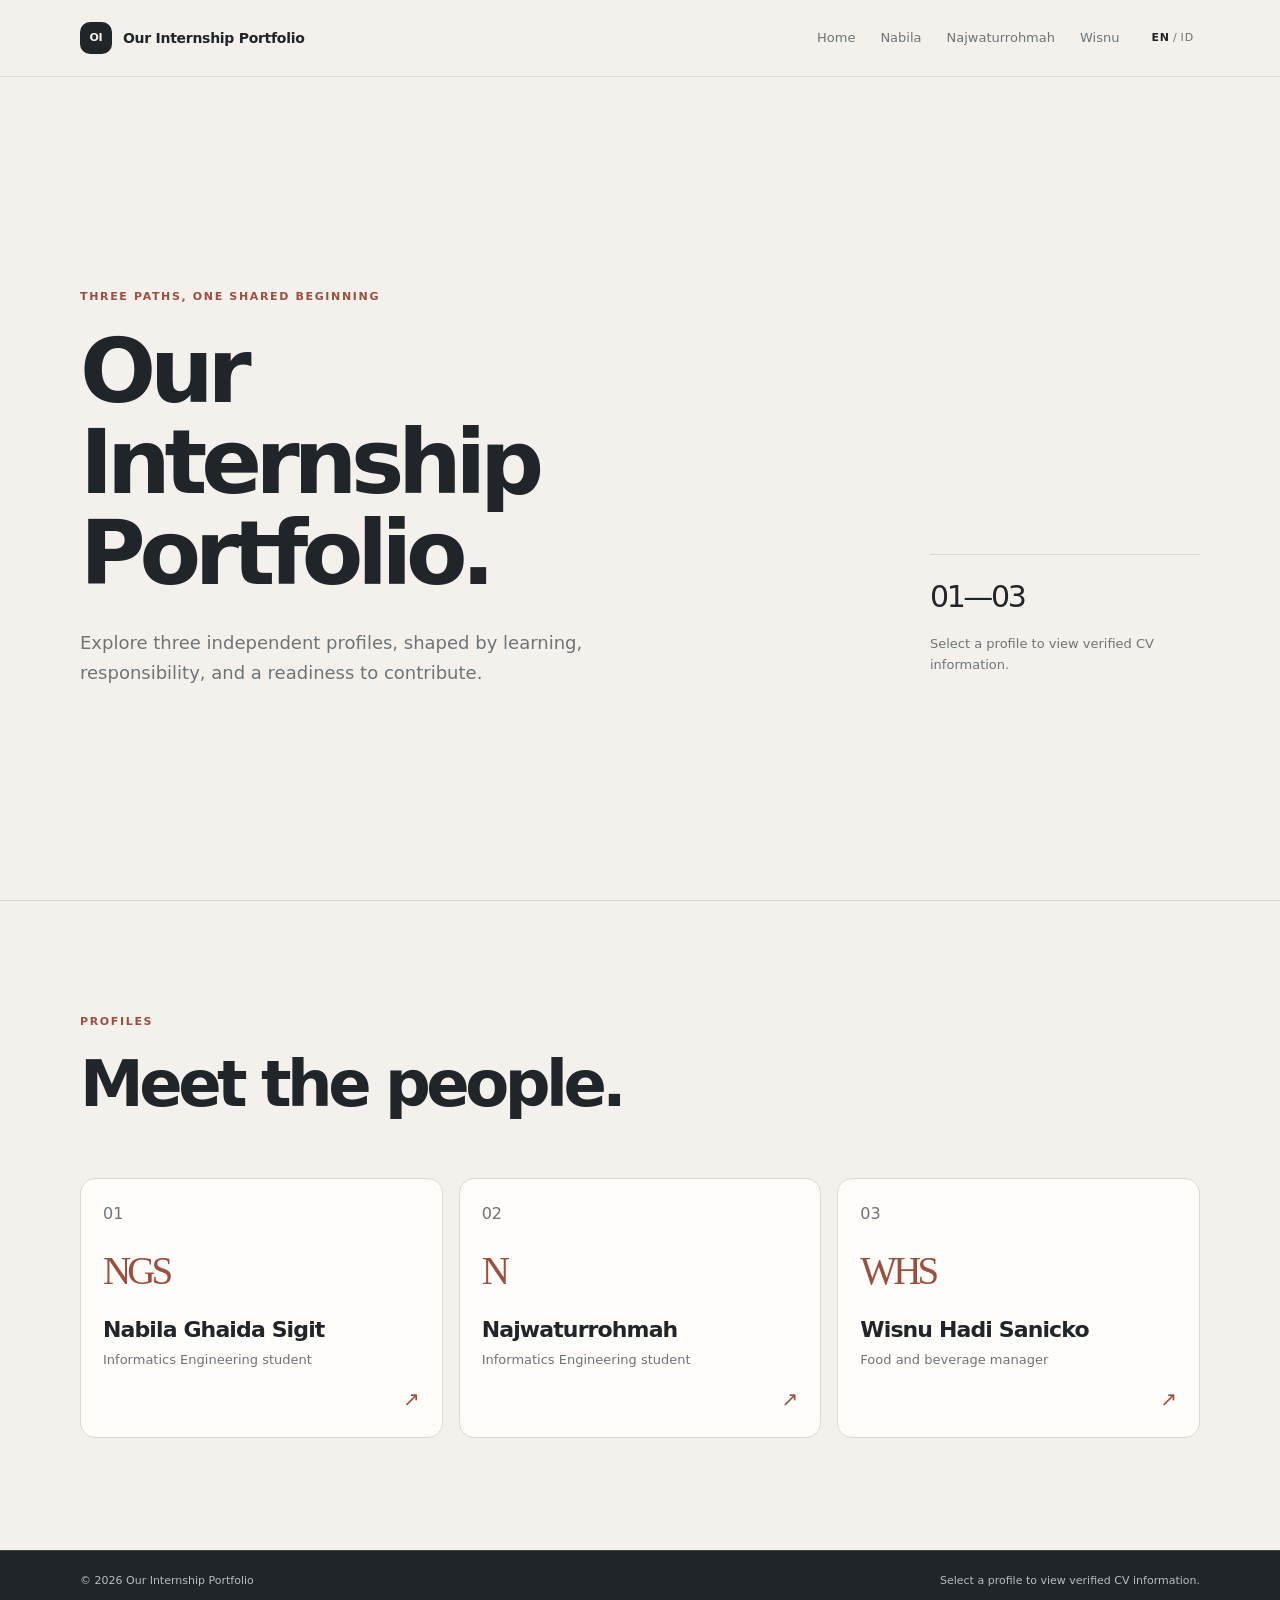
==== index.html @ 548d0d86 "Publish Nabila portfolio website Co-authored-by: Copilot App <223556219+Copilot@users.noreply.github" ====
<!doctype html>
<html lang="en">
<head>
  <meta charset="utf-8"><meta name="viewport" content="width=device-width, initial-scale=1">
  <meta name="description" content="Our Internship Portfolio — verified profiles for Nabila Ghaida Sigit, Najwaturrohmah, and Wisnu Hadi Sanicko.">
  <meta name="theme-color" content="#f4f1ec"><meta property="og:title" content="Our Internship Portfolio">
  <meta property="og:description" content="Three independent internship portfolio profiles."><meta property="og:type" content="website">
  <title>Our Internship Portfolio</title><link rel="stylesheet" href="styles.css"><script defer src="script.js"></script>
</head>
<body data-page="home">
  <a class="skip-link" href="#main">Skip to content</a>
  <header class="site-header"><div class="container header-inner">
    <a class="brand" href="index.html"><span class="brand-mark">OI</span><span>Our Internship Portfolio</span></a>
    <nav class="desktop-nav" aria-label="Primary navigation"><a href="index.html" data-i18n="nav.home">Home</a><a href="nabila.html">Nabila</a><a href="najwaturrohmah.html">Najwaturrohmah</a><a href="wisnu.html">Wisnu</a></nav>
    <div class="header-actions"><button class="language-toggle" id="language-toggle" type="button" aria-label="Switch language to Indonesian"><b>EN</b><span>/</span><span>ID</span></button><button class="menu-toggle" id="menu-toggle" type="button" aria-expanded="false" aria-controls="mobile-menu" aria-label="Open menu"><span></span><span></span></button></div>
  </div><nav class="mobile-menu" id="mobile-menu" aria-label="Mobile navigation"><a href="index.html" data-i18n="nav.home">Home</a><a href="nabila.html">Nabila</a><a href="najwaturrohmah.html">Najwaturrohmah</a><a href="wisnu.html">Wisnu</a></nav></header>
  <main id="main"><section class="landing-hero section"><div class="container landing-grid"><div><p class="eyebrow" data-i18n="home.eyebrow">Three paths, one shared beginning</p><h1 data-i18n="home.title">Our Internship<br><em>Portfolio.</em></h1><p class="lead" data-i18n="home.intro">Explore three independent profiles, shaped by learning, responsibility, and a readiness to contribute.</p></div><div class="landing-index"><span>01—03</span><p data-i18n="home.note">Select a profile to view verified CV information.</p></div></div></section>
  <section class="section section-border"><div class="container"><div class="section-heading"><p class="eyebrow" data-i18n="home.profiles">Profiles</p><h2 data-i18n="home.choose">Meet the<br>people.</h2></div><div class="profile-grid">
    <a class="profile-card" href="nabila.html"><span class="profile-number">01</span><div><span class="initials">NGS</span><h3>Nabila Ghaida Sigit</h3><p data-i18n="home.nabila">Informatics Engineering student</p></div><span class="arrow">↗</span></a>
    <a class="profile-card" href="najwaturrohmah.html"><span class="profile-number">02</span><div><span class="initials">N</span><h3>Najwaturrohmah</h3><p data-i18n="home.najwa">Informatics Engineering student</p></div><span class="arrow">↗</span></a>
    <a class="profile-card" href="wisnu.html"><span class="profile-number">03</span><div><span class="initials">WHS</span><h3>Wisnu Hadi Sanicko</h3><p data-i18n="home.wisnu">Food and beverage manager</p></div><span class="arrow">↗</span></a>
  </div></div></section></main>
  <footer class="site-footer"><div class="container footer-inner"><span>© <span id="year"></span> Our Internship Portfolio</span><span data-i18n="footer.note">Verified CV information only.</span></div></footer>
</body></html>
---- styles.css ----
:root{--bg:#f4f1ec;--surface:#fffdf9;--text:#20252a;--muted:#6d7478;--line:#d9d8d3;--accent:#9c4f3e;--accent-dark:#743426;--soft:#e8ece8;--shadow:0 18px 50px rgba(38,43,40,.1);--radius:18px}
*{box-sizing:border-box}html{scroll-behavior:smooth}body{margin:0;background:var(--bg);color:var(--text);font-family:Inter,ui-sans-serif,system-ui,-apple-system,"Segoe UI",sans-serif;line-height:1.6}a{color:inherit;text-decoration:none}button{font:inherit;color:inherit}.container{width:min(1120px,calc(100% - 48px));margin:auto}.skip-link{position:fixed;left:16px;top:-60px;background:var(--text);color:var(--bg);padding:10px 16px;z-index:99;border-radius:0 0 8px 8px}.skip-link:focus{top:0}.site-header{position:sticky;top:0;z-index:10;background:rgba(244,241,236,.92);backdrop-filter:blur(16px);border-bottom:1px solid rgba(217,216,211,.8)}.header-inner{height:76px;display:flex;align-items:center;gap:26px}.brand{display:flex;align-items:center;gap:11px;font-size:14px;font-weight:700;letter-spacing:-.02em}.brand-mark{display:grid;place-items:center;width:32px;height:32px;background:var(--text);color:var(--bg);border-radius:10px;font-size:11px}.desktop-nav{display:flex;gap:25px;margin-left:auto;font-size:13px;color:var(--muted)}.desktop-nav a:hover,.desktop-nav a.active{color:var(--accent)}.desktop-nav a.active{border-bottom:1px solid var(--accent);padding-bottom:3px}.header-actions{display:flex;align-items:center;gap:16px}.language-toggle,.menu-toggle{border:0;background:none;cursor:pointer}.language-toggle{font-size:11px;letter-spacing:.08em;color:var(--muted)}.language-toggle b{color:var(--text)}.language-toggle span{margin-left:3px}.menu-toggle{display:none;width:30px}.menu-toggle span{display:block;width:22px;height:1px;background:var(--text);margin:5px 0}.mobile-menu{display:none}
.section{padding:112px 0}.section-border{border-top:1px solid var(--line)}.landing-hero,.profile-hero{min-height:calc(100vh - 77px);display:flex;align-items:center;padding:100px 0}.landing-grid,.profile-hero-grid{display:grid;grid-template-columns:1.1fr .9fr;gap:100px;align-items:center}.eyebrow{font-size:11px;text-transform:uppercase;letter-spacing:.15em;color:var(--accent);font-weight:700;margin:0 0 20px}.landing-hero h1,.profile-hero h1{font-size:clamp(52px,7vw,92px);line-height:1.02;letter-spacing:-.07em;margin:0 0 28px}.landing-hero h1 em{font-family:Georgia,serif;font-weight:400;color:var(--accent)}.lead{max-width:570px;color:var(--muted);font-size:18px;line-height:1.7;margin:0}.landing-index{align-self:end;border-top:1px solid var(--line);padding-top:18px;max-width:270px;margin-left:auto;color:var(--muted);font-size:13px}.landing-index span{font-size:30px;color:var(--text);letter-spacing:-.08em}.profile-hero h1{font-size:clamp(48px,6vw,80px)}.profile-hero-grid{grid-template-columns:1.2fr .8fr}.profile-hero .lead{max-width:640px}.hero-actions{display:flex;flex-wrap:wrap;align-items:center;gap:14px;margin-top:34px}.button{padding:12px 17px;border-radius:9px;font-size:12px;font-weight:700;display:inline-flex;gap:13px;align-items:center;transition:transform .2s,background .2s}.button:hover{transform:translateY(-2px)}.button-primary{background:var(--accent);color:#fff}.button-primary:hover{background:var(--accent-dark)}.button-secondary{background:var(--surface);border:1px solid var(--line)}.portrait-card{aspect-ratio:1/1.08;max-width:380px;margin-left:auto;border-radius:var(--radius);background:linear-gradient(145deg,#d9e6e0,#ead2c6);display:grid;place-items:center;position:relative;overflow:hidden;box-shadow:var(--shadow)}.portrait-card:before,.portrait-card:after{content:"";position:absolute;border:1px solid rgba(32,37,42,.15);border-radius:50%;width:270px;height:270px}.portrait-card:before{transform:translate(-40px,-45px)}.portrait-card:after{transform:translate(90px,100px)}.portrait-initials{font-family:Georgia,serif;font-size:76px;letter-spacing:-.1em;color:#fff;text-shadow:0 3px 20px rgba(32,37,42,.12);z-index:1}.portrait-caption{position:absolute;bottom:18px;left:20px;right:20px;font-size:11px;color:#33423e;z-index:2}.section-heading h2{font-size:clamp(38px,5vw,64px);line-height:1.06;letter-spacing:-.07em;margin:0;max-width:560px}.two-column{display:grid;grid-template-columns:1fr 1.3fr;gap:100px}.section-content{max-width:650px;padding-top:40px}.section-content .large-copy{font-size:22px;line-height:1.5;color:var(--text);letter-spacing:-.02em}.timeline{max-width:790px;margin:60px 0 0 auto}.timeline-item{display:grid;grid-template-columns:190px 1fr;gap:30px;border-top:1px solid var(--line);padding:25px 0}.timeline-date{font-size:12px;color:var(--muted);padding-top:4px}.timeline h3,.experience-card h3{font-size:19px;line-height:1.35;letter-spacing:-.03em;margin:0 0 6px}.timeline p,.experience-card p{color:var(--muted);font-size:14px;margin:0}.experience-grid,.profile-grid{display:grid;grid-template-columns:repeat(3,1fr);gap:16px;margin-top:60px}.experience-card{background:var(--surface);border:1px solid var(--line);border-radius:15px;padding:23px;min-height:245px;display:flex;flex-direction:column}.experience-meta{display:flex;justify-content:space-between;color:var(--accent);font-size:11px;font-weight:700;letter-spacing:.08em;margin-bottom:40px}.card-number,.profile-number{color:var(--muted);font-weight:500}.organization{font-size:12px!important;color:var(--text)!important;font-weight:600;margin-bottom:13px!important}.skills-content{padding-top:0}.skill-group{border-top:1px solid var(--line);padding:21px 0}.skill-group h3{margin:0 0 14px;font-size:12px;text-transform:uppercase;letter-spacing:.12em;color:var(--muted)}.skill-pills{display:flex;flex-wrap:wrap;gap:9px}.skill-pills span{background:var(--soft);padding:8px 12px;border-radius:7px;font-size:13px}.contact-section{background:var(--text);color:var(--bg);padding:135px 0 150px}.contact-section .eyebrow{color:#e3957f}.contact-section h2{font-size:clamp(45px,7vw,88px);line-height:1;letter-spacing:-.07em;margin:0 0 28px;max-width:760px}.contact-section p:not(.eyebrow){color:#b6bfc1;max-width:500px}.contact-links{display:flex;align-items:center;gap:26px;flex-wrap:wrap;margin-top:40px}.contact-email,.contact-phone{font-size:17px;border-bottom:1px solid var(--accent);padding-bottom:5px}.linkedin-link{font-size:13px;color:#b6bfc1}.site-footer{background:var(--text);color:#b6bfc1;border-top:1px solid #3b4547;padding:21px 0;font-size:11px}.footer-inner{display:flex;justify-content:space-between;gap:20px;align-items:center}.footer-inner a{color:var(--bg);font-size:18px}.profile-card{min-height:260px;background:var(--surface);border:1px solid var(--line);border-radius:15px;padding:22px;display:flex;flex-direction:column;justify-content:space-between;transition:transform .2s,box-shadow .2s}.profile-card:hover{transform:translateY(-5px);box-shadow:var(--shadow)}.profile-card h3{font-size:22px;line-height:1.2;letter-spacing:-.04em;margin:15px 0 6px}.profile-card p{color:var(--muted);font-size:13px;margin:0}.initials{font-family:Georgia,serif;color:var(--accent);font-size:39px;letter-spacing:-.1em}.arrow{align-self:flex-end;font-size:20px;color:var(--accent)}
:focus-visible{outline:2px solid var(--accent);outline-offset:4px}@media(max-width:800px){.container{width:min(100% - 36px,600px)}.desktop-nav{display:none}.menu-toggle{display:block}.mobile-menu{display:grid;grid-template-rows:0fr;overflow:hidden;transition:grid-template-rows .25s}.mobile-menu.open{grid-template-rows:1fr;border-top:1px solid var(--line)}.mobile-menu a{min-height:0;padding:0 18px;color:var(--muted);font-size:13px}.mobile-menu.open a{padding:13px 18px}.landing-hero,.profile-hero{padding:80px 0 100px;min-height:auto}.landing-grid,.profile-hero-grid{grid-template-columns:1fr;gap:55px}.landing-index{margin:0}.portrait-card{margin:0;max-width:390px}.section{padding:88px 0}.two-column{grid-template-columns:1fr;gap:35px}.section-content{padding-top:0}.timeline{margin-top:45px}.experience-grid,.profile-grid{grid-template-columns:1fr;margin-top:45px}.experience-card{min-height:0}.experience-meta{margin-bottom:32px}.contact-section{padding:105px 0 120px}.footer-inner span:nth-child(2){display:none}}@media(max-width:450px){.brand span:last-child{display:none}.landing-hero h1,.profile-hero h1{font-size:50px}.lead{font-size:16px}.hero-actions .button{width:100%;justify-content:space-between}.timeline-item{grid-template-columns:1fr;gap:5px}.contact-links{align-items:flex-start;flex-direction:column;gap:18px}}@media(prefers-reduced-motion:reduce){html{scroll-behavior:auto}.button,.profile-card{transition:none}}
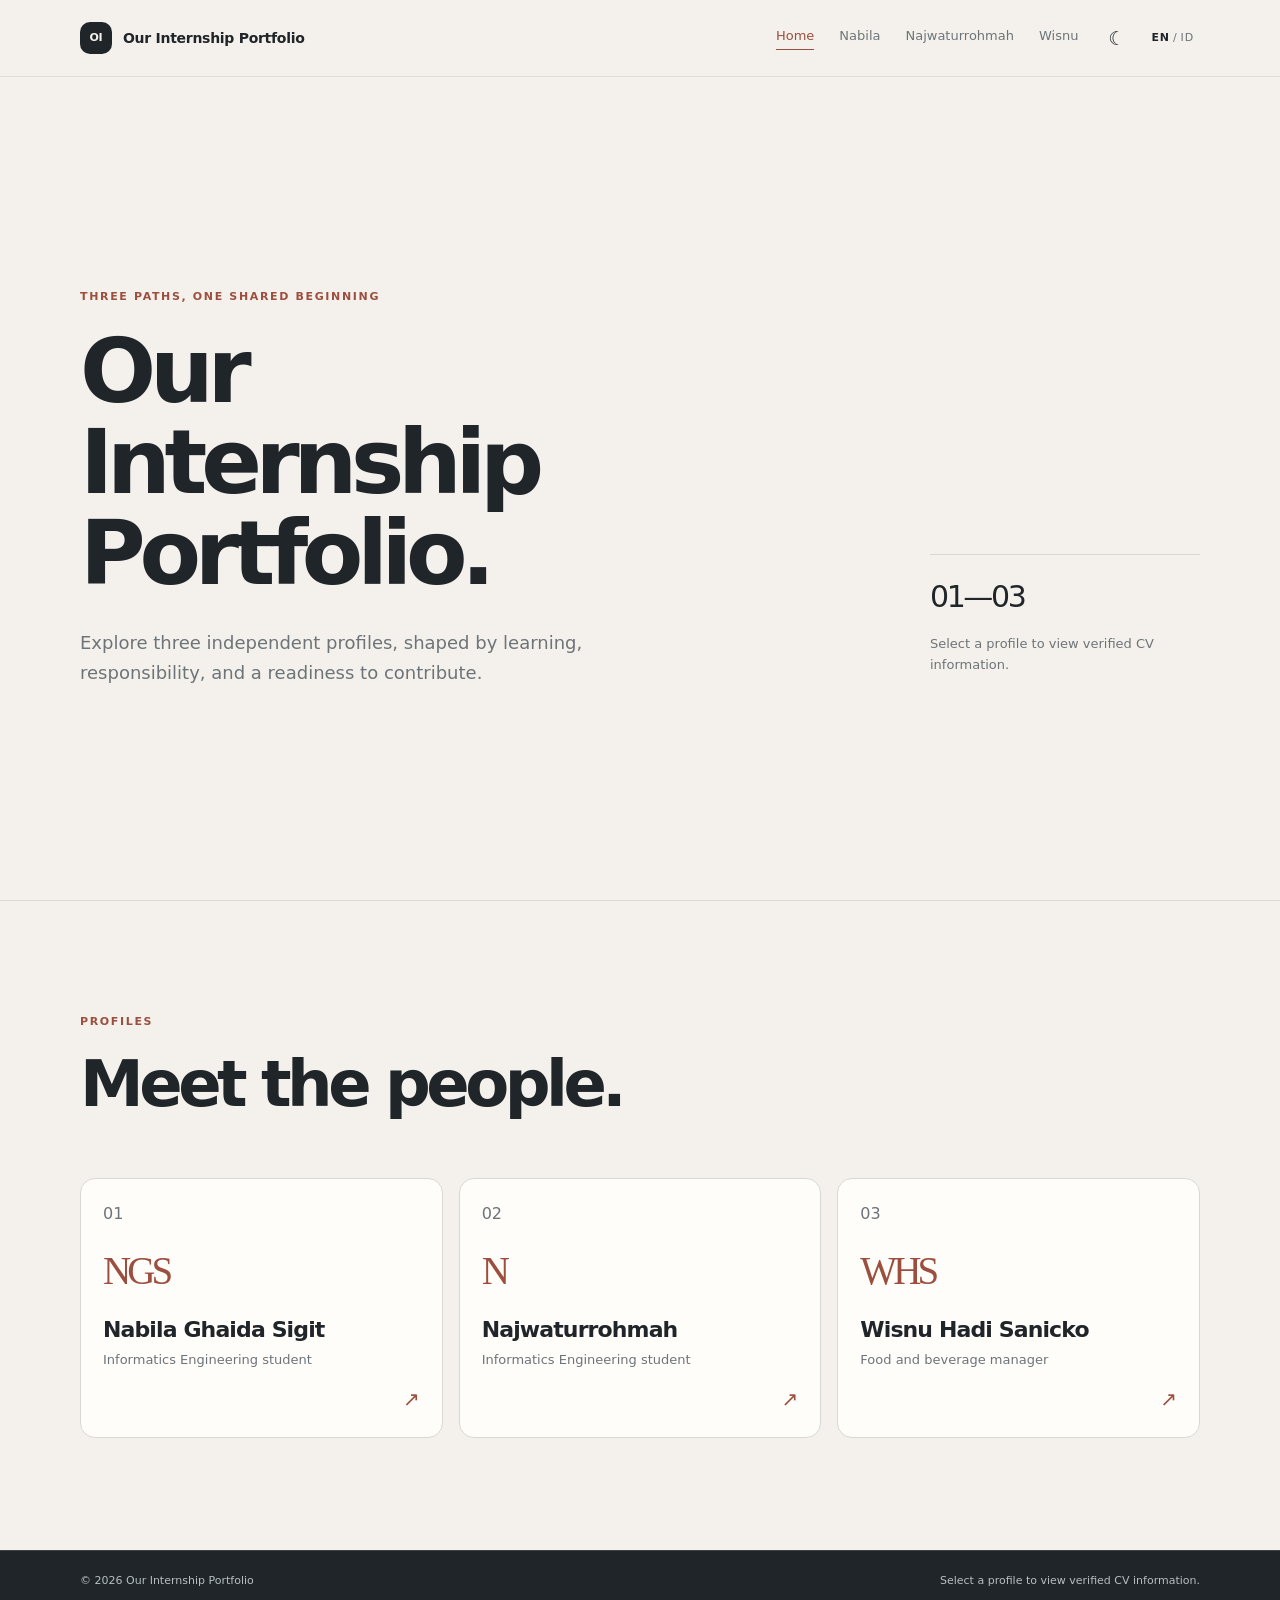
==== commit 2a440ce9: "Add navigation highlight and theme toggle Co-authored-by: Copilot App <223556219+Copilot@users.norep" ====
--- a/index.html
+++ b/index.html
@@ -5,15 +5,15 @@
   <meta name="description" content="Our Internship Portfolio — verified profiles for Nabila Ghaida Sigit, Najwaturrohmah, and Wisnu Hadi Sanicko.">
   <meta name="theme-color" content="#f4f1ec"><meta property="og:title" content="Our Internship Portfolio">
   <meta property="og:description" content="Three independent internship portfolio profiles."><meta property="og:type" content="website">
-  <title>Our Internship Portfolio</title><link rel="stylesheet" href="styles.css"><script defer src="script.js"></script>
+  <title>Our Internship Portfolio</title><link rel="stylesheet" href="styles.css"><link rel="stylesheet" href="theme.css"><script defer src="script.js"></script>
 </head>
 <body data-page="home">
   <a class="skip-link" href="#main">Skip to content</a>
   <header class="site-header"><div class="container header-inner">
     <a class="brand" href="index.html"><span class="brand-mark">OI</span><span>Our Internship Portfolio</span></a>
-    <nav class="desktop-nav" aria-label="Primary navigation"><a href="index.html" data-i18n="nav.home">Home</a><a href="nabila.html">Nabila</a><a href="najwaturrohmah.html">Najwaturrohmah</a><a href="wisnu.html">Wisnu</a></nav>
-    <div class="header-actions"><button class="language-toggle" id="language-toggle" type="button" aria-label="Switch language to Indonesian"><b>EN</b><span>/</span><span>ID</span></button><button class="menu-toggle" id="menu-toggle" type="button" aria-expanded="false" aria-controls="mobile-menu" aria-label="Open menu"><span></span><span></span></button></div>
-  </div><nav class="mobile-menu" id="mobile-menu" aria-label="Mobile navigation"><a href="index.html" data-i18n="nav.home">Home</a><a href="nabila.html">Nabila</a><a href="najwaturrohmah.html">Najwaturrohmah</a><a href="wisnu.html">Wisnu</a></nav></header>
+    <nav class="desktop-nav" aria-label="Primary navigation"><a class="active" href="index.html" aria-current="page" data-i18n="nav.home">Home</a><a href="nabila.html">Nabila</a><a href="najwaturrohmah.html">Najwaturrohmah</a><a href="wisnu.html">Wisnu</a></nav>
+    <div class="header-actions"><button class="theme-toggle" id="theme-toggle" type="button" aria-label="Switch to dark mode" title="Switch to dark mode">☾</button><button class="language-toggle" id="language-toggle" type="button" aria-label="Switch language to Indonesian"><b>EN</b><span>/</span><span>ID</span></button><button class="menu-toggle" id="menu-toggle" type="button" aria-expanded="false" aria-controls="mobile-menu" aria-label="Open menu"><span></span><span></span></button></div>
+  </div><nav class="mobile-menu" id="mobile-menu" aria-label="Mobile navigation"><a class="active" href="index.html" aria-current="page" data-i18n="nav.home">Home</a><a href="nabila.html">Nabila</a><a href="najwaturrohmah.html">Najwaturrohmah</a><a href="wisnu.html">Wisnu</a></nav></header>
   <main id="main"><section class="landing-hero section"><div class="container landing-grid"><div><p class="eyebrow" data-i18n="home.eyebrow">Three paths, one shared beginning</p><h1 data-i18n="home.title">Our Internship<br><em>Portfolio.</em></h1><p class="lead" data-i18n="home.intro">Explore three independent profiles, shaped by learning, responsibility, and a readiness to contribute.</p></div><div class="landing-index"><span>01—03</span><p data-i18n="home.note">Select a profile to view verified CV information.</p></div></div></section>
   <section class="section section-border"><div class="container"><div class="section-heading"><p class="eyebrow" data-i18n="home.profiles">Profiles</p><h2 data-i18n="home.choose">Meet the<br>people.</h2></div><div class="profile-grid">
     <a class="profile-card" href="nabila.html"><span class="profile-number">01</span><div><span class="initials">NGS</span><h3>Nabila Ghaida Sigit</h3><p data-i18n="home.nabila">Informatics Engineering student</p></div><span class="arrow">↗</span></a>
--- a/theme.css
+++ b/theme.css
@@ -0,0 +1,75 @@
+:root[data-theme="dark"] {
+  color-scheme: dark;
+  --bg: #171b20;
+  --surface: #22282e;
+  --text: #e8e8e4;
+  --muted: #a7afb4;
+  --line: #3b4248;
+  --accent: #e3957f;
+  --accent-dark: #f0ab96;
+  --soft: #293238;
+  --shadow: 0 18px 50px rgba(0, 0, 0, .3);
+}
+
+:root[data-theme="light"] {
+  color-scheme: light;
+}
+
+body {
+  transition: background-color .2s, color .2s;
+}
+
+.site-header {
+  background: rgba(244, 241, 236, .92);
+}
+
+.desktop-nav a.active,
+.mobile-menu a.active {
+  color: var(--accent);
+}
+
+.mobile-menu a.active {
+  font-weight: 700;
+}
+
+.theme-toggle {
+  border: 0;
+  background: none;
+  color: var(--text);
+  cursor: pointer;
+  font-size: 19px;
+  line-height: 1;
+  padding: 4px;
+}
+
+.theme-toggle:hover {
+  color: var(--accent);
+}
+
+:root[data-theme="dark"] .site-header {
+  background: rgba(23, 27, 32, .92);
+  border-bottom-color: var(--line);
+}
+
+:root[data-theme="dark"] .portrait-card {
+  background: linear-gradient(145deg, #354942, #67463e);
+}
+
+:root[data-theme="dark"] .portrait-card:before,
+:root[data-theme="dark"] .portrait-card:after {
+  border-color: rgba(255, 255, 255, .18);
+}
+
+:root[data-theme="dark"] .portrait-caption {
+  color: #e8e8e4;
+}
+
+:root[data-theme="dark"] .contact-section,
+:root[data-theme="dark"] .site-footer {
+  background: #0e1216;
+  color: #e8e8e4;
+}
+
+:root[data-theme="dark"] .footer-inner a {
+  color: #e8e8e4;
+}
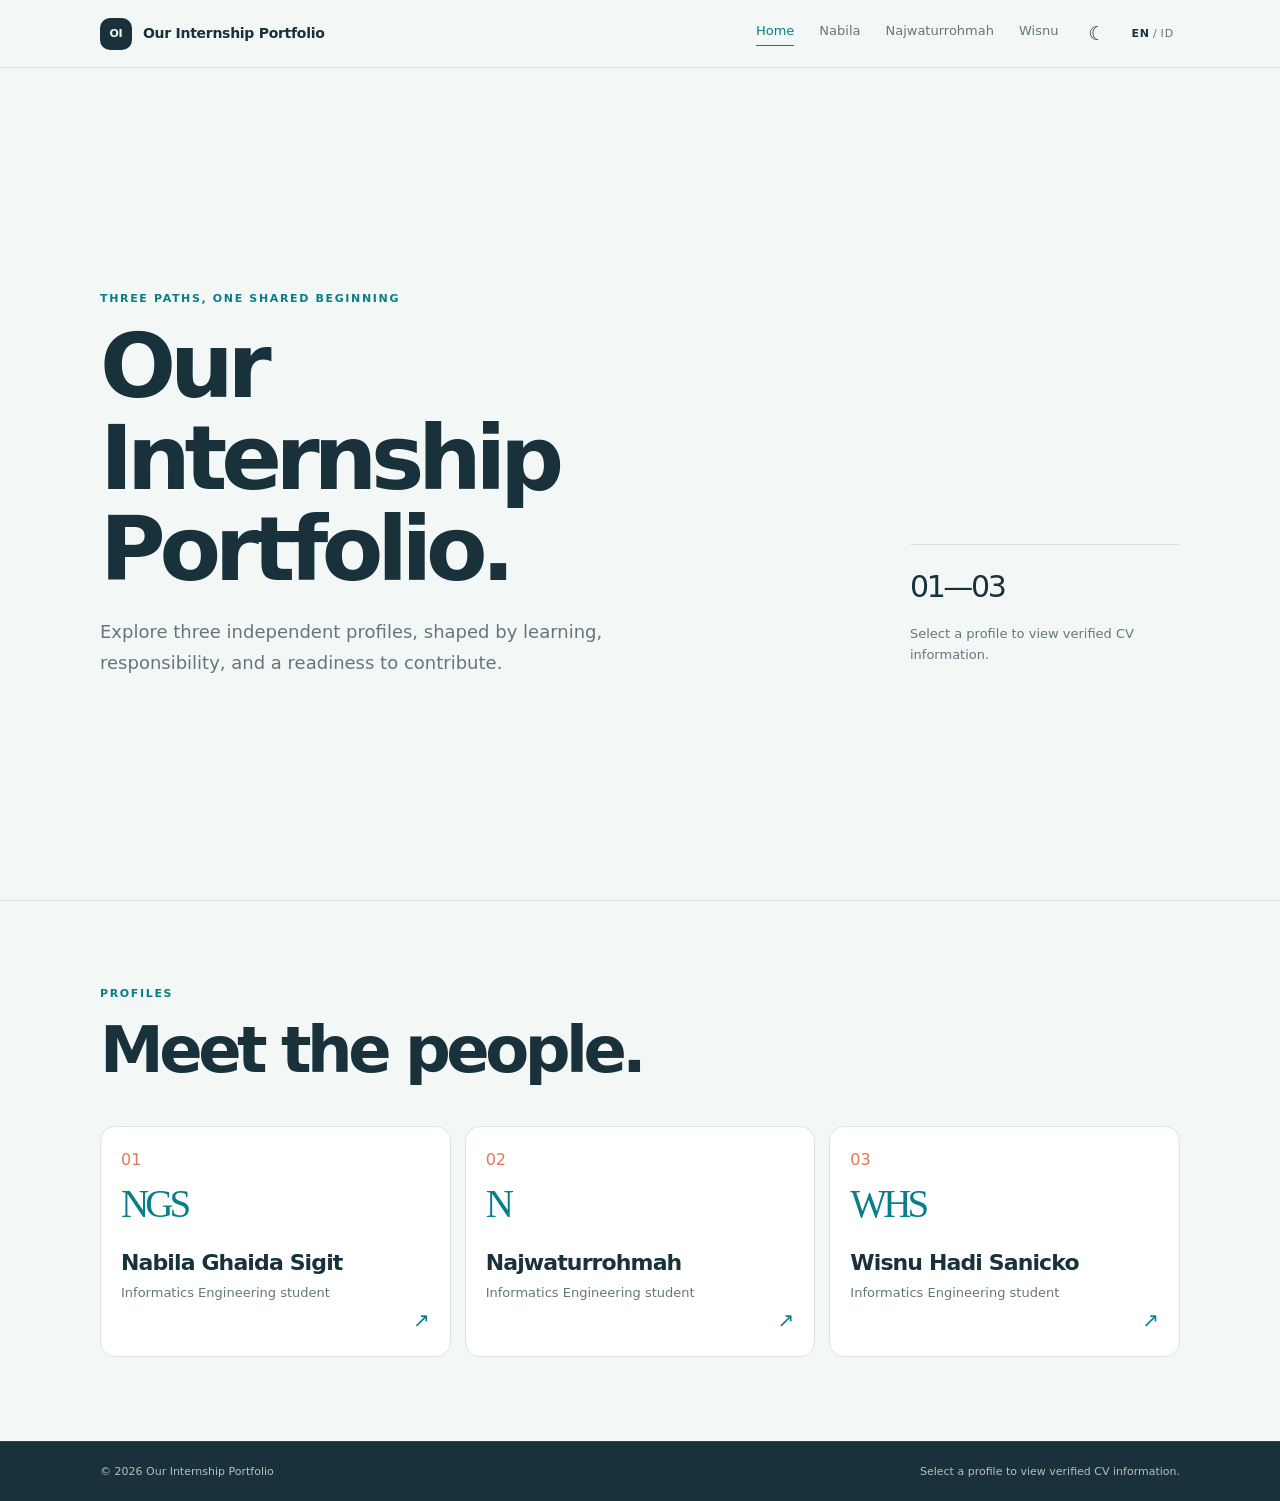
==== commit bd038ba7: "Update Wisnu profile role Adjust Wisnu Hadi Sanicko profile to reflect Informatics Engineering inste" ====
--- a/index.html
+++ b/index.html
@@ -18,7 +18,7 @@
   <section class="section section-border"><div class="container"><div class="section-heading"><p class="eyebrow" data-i18n="home.profiles">Profiles</p><h2 data-i18n="home.choose">Meet the<br>people.</h2></div><div class="profile-grid">
     <a class="profile-card" href="nabila.html"><span class="profile-number">01</span><div><span class="initials">NGS</span><h3>Nabila Ghaida Sigit</h3><p data-i18n="home.nabila">Informatics Engineering student</p></div><span class="arrow">↗</span></a>
     <a class="profile-card" href="najwaturrohmah.html"><span class="profile-number">02</span><div><span class="initials">N</span><h3>Najwaturrohmah</h3><p data-i18n="home.najwa">Informatics Engineering student</p></div><span class="arrow">↗</span></a>
-    <a class="profile-card" href="wisnu.html"><span class="profile-number">03</span><div><span class="initials">WHS</span><h3>Wisnu Hadi Sanicko</h3><p data-i18n="home.wisnu">Food and beverage manager</p></div><span class="arrow">↗</span></a>
+    <a class="profile-card" href="wisnu.html"><span class="profile-number">03</span><div><span class="initials">WHS</span><h3>Wisnu Hadi Sanicko</h3><p data-i18n="home.wisnu">Informatics Engineering student</p></div><span class="arrow">↗</span></a>
   </div></div></section></main>
   <footer class="site-footer"><div class="container footer-inner"><span>© <span id="year"></span> Our Internship Portfolio</span><span data-i18n="footer.note">Verified CV information only.</span></div></footer>
 </body></html>
--- a/theme.css
+++ b/theme.css
@@ -1,26 +1,48 @@
+:root {
+  color-scheme: light;
+  --bg: #f3f8f7;
+  --surface: #ffffff;
+  --text: #18313a;
+  --muted: #62777d;
+  --line: #d9e5e2;
+  --accent: #087e8b;
+  --accent-dark: #06636d;
+  --soft: #e5f2ef;
+  --shadow: 0 16px 42px rgba(24, 67, 73, .1);
+  --radius: 16px;
+  --highlight: #e27755;
+}
+
 :root[data-theme="dark"] {
   color-scheme: dark;
-  --bg: #171b20;
-  --surface: #22282e;
-  --text: #e8e8e4;
-  --muted: #a7afb4;
-  --line: #3b4248;
-  --accent: #e3957f;
-  --accent-dark: #f0ab96;
-  --soft: #293238;
-  --shadow: 0 18px 50px rgba(0, 0, 0, .3);
-}
-
-:root[data-theme="light"] {
-  color-scheme: light;
+  --bg: #111d27;
+  --surface: #1b2a36;
+  --text: #edf4f3;
+  --muted: #a8b8bc;
+  --line: #344650;
+  --accent: #67d8c5;
+  --accent-dark: #087e8b;
+  --soft: #243943;
+  --shadow: 0 18px 48px rgba(0, 0, 0, .28);
+  --highlight: #ff9a76;
 }
 
 body {
   transition: background-color .2s, color .2s;
 }
 
+.container {
+  width: min(1080px, calc(100% - 48px));
+}
+
 .site-header {
-  background: rgba(244, 241, 236, .92);
+  height: 68px;
+  background: rgba(243, 248, 247, .94);
+  border-bottom-color: var(--line);
+}
+
+.header-inner {
+  height: 67px;
 }
 
 .desktop-nav a.active,
@@ -46,30 +68,177 @@
   color: var(--accent);
 }
 
+.landing-hero h1 em {
+  color: var(--highlight);
+}
+
+.profile-number {
+  color: var(--highlight);
+}
+
+.landing-hero,
+.profile-hero {
+  min-height: calc(100vh - 68px);
+  padding: 72px 0;
+}
+
+.section {
+  padding: 84px 0;
+}
+
+.landing-grid,
+.profile-hero-grid {
+  gap: 64px;
+}
+
+.eyebrow {
+  margin-bottom: 14px;
+}
+
+.landing-hero h1,
+.profile-hero h1 {
+  margin-bottom: 22px;
+}
+
+.hero-actions {
+  margin-top: 26px;
+}
+
+.two-column {
+  gap: 72px;
+}
+
+.section-content {
+  padding-top: 28px;
+}
+
+.timeline {
+  margin-top: 42px;
+}
+
+.timeline-item {
+  padding: 20px 0;
+}
+
+.experience-grid,
+.profile-grid {
+  gap: 14px;
+  margin-top: 42px;
+}
+
+.experience-card {
+  min-height: 220px;
+  padding: 20px;
+}
+
+.experience-meta {
+  margin-bottom: 28px;
+}
+
+.skill-group {
+  padding: 17px 0;
+}
+
+.contact-section {
+  padding: 104px 0 112px;
+}
+
+.contact-section .eyebrow {
+  color: var(--highlight);
+}
+
+.contact-links {
+  margin-top: 32px;
+}
+
+.profile-card {
+  min-height: 230px;
+  padding: 20px;
+}
+
+.portrait-card {
+  background: linear-gradient(145deg, #ccebe4, #f8d8c9);
+}
+
+.portrait-card:before,
+.portrait-card:after {
+  border-color: rgba(24, 67, 73, .18);
+}
+
 :root[data-theme="dark"] .site-header {
-  background: rgba(23, 27, 32, .92);
-  border-bottom-color: var(--line);
+  background: rgba(17, 29, 39, .94);
 }
 
 :root[data-theme="dark"] .portrait-card {
-  background: linear-gradient(145deg, #354942, #67463e);
+  background: linear-gradient(145deg, #27564f, #754b41);
 }
 
 :root[data-theme="dark"] .portrait-card:before,
 :root[data-theme="dark"] .portrait-card:after {
-  border-color: rgba(255, 255, 255, .18);
+  border-color: rgba(255, 255, 255, .2);
 }
 
 :root[data-theme="dark"] .portrait-caption {
-  color: #e8e8e4;
+  color: #edf4f3;
+}
+
+:root[data-theme="dark"] .button-primary {
+  background: #087e8b;
+  color: #fff;
+}
+
+:root[data-theme="dark"] .button-primary:hover {
+  background: #06636d;
 }
 
 :root[data-theme="dark"] .contact-section,
 :root[data-theme="dark"] .site-footer {
-  background: #0e1216;
-  color: #e8e8e4;
+  background: #0b151d;
+  color: #edf4f3;
 }
 
 :root[data-theme="dark"] .footer-inner a {
-  color: #e8e8e4;
-}
+  color: #edf4f3;
+}
+
+@media (max-width: 800px) {
+  .container {
+    width: min(100% - 36px, 600px);
+  }
+
+  .landing-hero,
+  .profile-hero {
+    min-height: auto;
+    padding: 64px 0 72px;
+  }
+
+  .landing-grid,
+  .profile-hero-grid {
+    gap: 36px;
+  }
+
+  .section {
+    padding: 64px 0;
+  }
+
+  .two-column {
+    gap: 28px;
+  }
+
+  .section-content {
+    padding-top: 0;
+  }
+
+  .timeline {
+    margin-top: 34px;
+  }
+
+  .experience-grid,
+  .profile-grid {
+    margin-top: 34px;
+  }
+
+  .contact-section {
+    padding: 76px 0 84px;
+  }
+}
